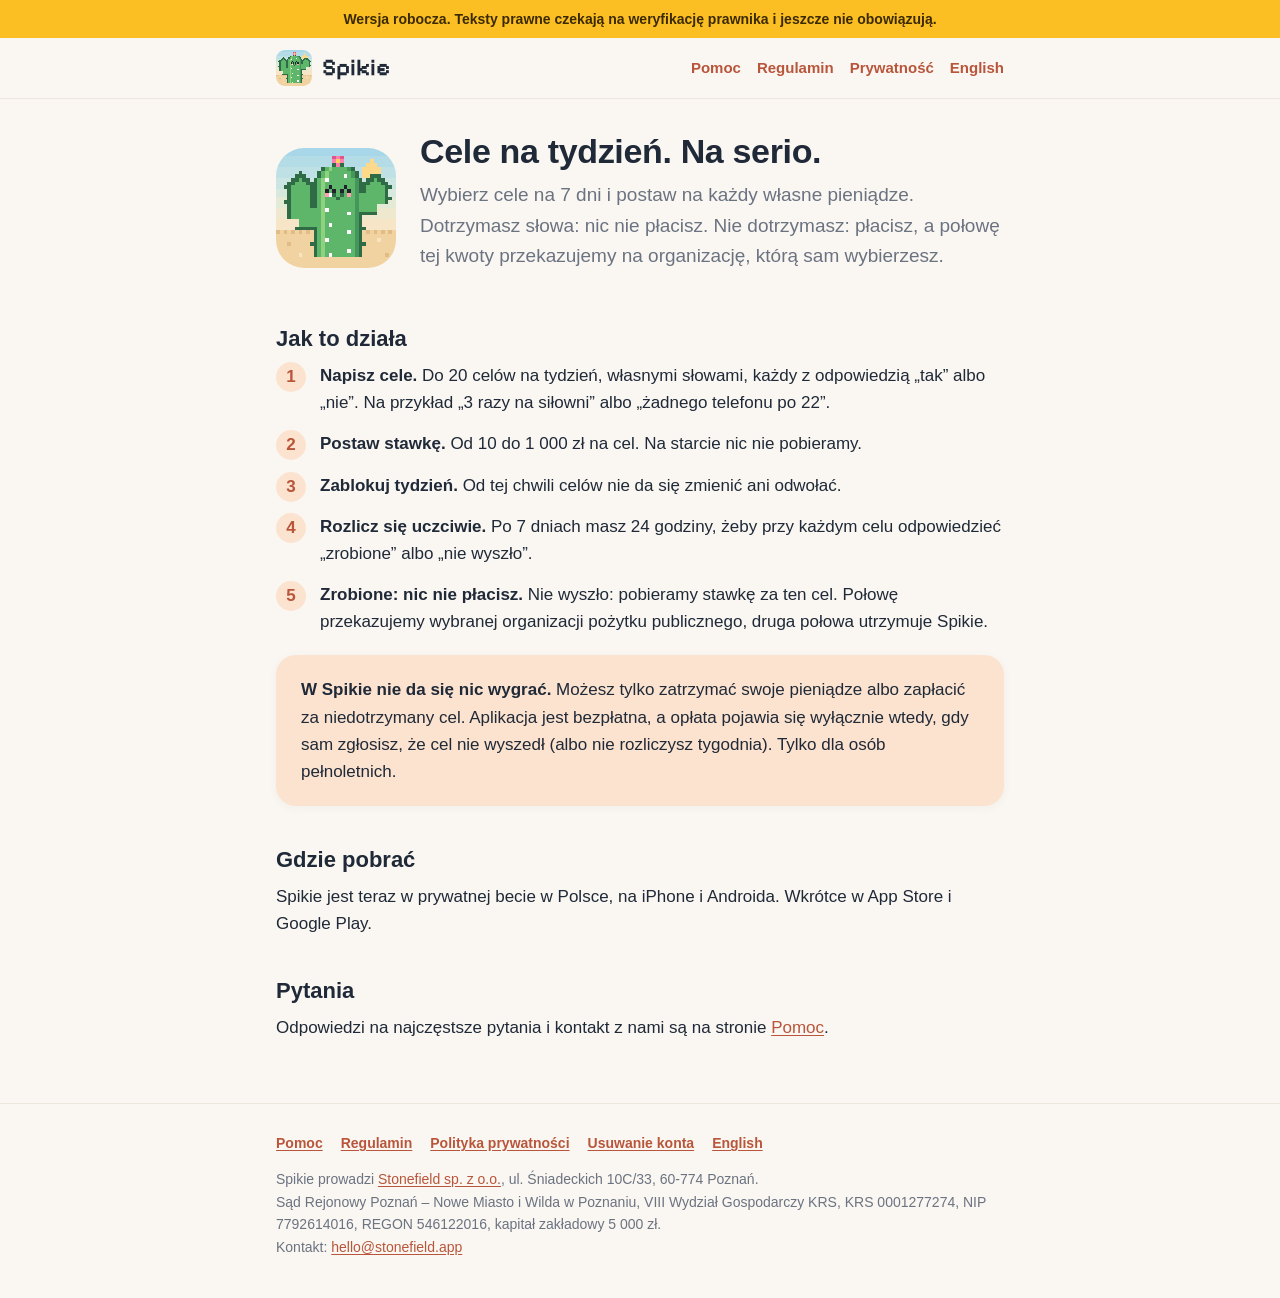
==== index.html @ 09e52e98 "Update pages" ====
<!doctype html>
<html lang="pl">
<head>
<meta charset="utf-8">
<meta name="viewport" content="width=device-width, initial-scale=1">
<meta name="robots" content="noindex">
<title>Spikie: cele na tydzień, na serio</title>
<meta name="description" content="Spikie to aplikacja, w której stawiasz własne pieniądze na swoje cele na 7 dni. Dotrzymasz słowa: nic nie płacisz.">
<link rel="icon" href="/assets/favicon.png">
<link rel="apple-touch-icon" href="/assets/apple-touch-icon.png">
<link rel="stylesheet" href="/assets/site.css">
</head>
<body>
<a class="skip" href="#main">Przejdź do treści</a>
<div class="draft">Wersja robocza. Teksty prawne czekają na weryfikację prawnika i jeszcze nie obowiązują.</div>
<header class="site-header">
  <div class="wrap">
    <a class="brand" href="/"><img src="/assets/spikie.png" alt="" width="36" height="36"><span>Spikie</span></a>
    <nav aria-label="Menu">
      <a href="/support/">Pomoc</a>
      <a href="/terms/">Regulamin</a>
      <a href="/privacy/">Prywatność</a>
      <a href="/en/" lang="en" hreflang="en">English</a>
    </nav>
  </div>
</header>

<main id="main" class="wrap">
  <div class="hero">
    <img src="/assets/spikie.png" alt="Spikie, pikselowy kaktus" width="120" height="120">
    <div>
      <h1>Cele na tydzień. Na serio.</h1>
      <p class="lead">Wybierz cele na 7 dni i postaw na każdy własne pieniądze. Dotrzymasz słowa: nic nie płacisz.
        Nie dotrzymasz: płacisz, a połowę tej kwoty przekazujemy na organizację, którą sam wybierzesz.</p>
    </div>
  </div>

  <h2>Jak to działa</h2>
  <ol class="steps">
    <li><strong>Napisz cele.</strong> Do 20 celów na tydzień, własnymi słowami, każdy z odpowiedzią „tak” albo „nie”.
      Na przykład „3 razy na siłowni” albo „żadnego telefonu po 22”.</li>
    <li><strong>Postaw stawkę.</strong> Od 10 do 1 000 zł na cel. Na starcie nic nie pobieramy.</li>
    <li><strong>Zablokuj tydzień.</strong> Od tej chwili celów nie da się zmienić ani odwołać.</li>
    <li><strong>Rozlicz się uczciwie.</strong> Po 7 dniach masz 24 godziny, żeby przy każdym celu odpowiedzieć
      „zrobione” albo „nie wyszło”.</li>
    <li><strong>Zrobione: nic nie płacisz.</strong> Nie wyszło: pobieramy stawkę za ten cel. Połowę przekazujemy
      wybranej organizacji pożytku publicznego, druga połowa utrzymuje Spikie.</li>
  </ol>

  <div class="card tint">
    <p><strong>W Spikie nie da się nic wygrać.</strong> Możesz tylko zatrzymać swoje pieniądze albo zapłacić za
      niedotrzymany cel. Aplikacja jest bezpłatna, a opłata pojawia się wyłącznie wtedy, gdy sam zgłosisz, że cel
      nie wyszedł (albo nie rozliczysz tygodnia). Tylko dla osób pełnoletnich.</p>
  </div>

  <h2>Gdzie pobrać</h2>
  <p>Spikie jest teraz w prywatnej becie w Polsce, na iPhone i Androida. Wkrótce w App Store i Google Play.</p>

  <h2>Pytania</h2>
  <p>Odpowiedzi na najczęstsze pytania i kontakt z nami są na stronie <a href="/support/">Pomoc</a>.</p>
</main>

<footer class="site-footer">
  <div class="wrap">
    <div class="links">
      <a href="/support/">Pomoc</a>
      <a href="/terms/">Regulamin</a>
      <a href="/privacy/">Polityka prywatności</a>
      <a href="/delete-account/">Usuwanie konta</a>
      <a href="/en/" lang="en" hreflang="en">English</a>
    </div>
    <address>
      Spikie prowadzi <a href="https://stonefield.app/">Stonefield sp. z o.o.</a>, ul. Śniadeckich 10C/33, 60-774 Poznań.<br>
      Sąd Rejonowy Poznań – Nowe Miasto i Wilda w Poznaniu, VIII Wydział Gospodarczy KRS, KRS 0001277274,
      NIP 7792614016, REGON 546122016, kapitał zakładowy 5 000 zł.<br>
      Kontakt: <a href="mailto:hello@stonefield.app">hello@stonefield.app</a>
    </address>
  </div>
</footer>
</body>
</html>
---- assets/site.css ----
/* Spikie website. Colours and shapes follow the app's "Soft & Friendly" tokens (docs/spec.md). Light only, like
   the app. No web fonts except the pixel wordmark, which is served from here (never from Google, so no visitor
   data leaves the site). */

@font-face {
  font-family: "Pixelify Sans";
  src: url("/assets/PixelifySans-SemiBold.ttf") format("truetype");
  font-weight: 600;
  font-display: swap;
}

:root {
  --bg: #FAF7F2;
  --card: #FFFFFF;
  --text: #1F2937;
  --text-2: #6B7280;
  --border: #ECE6DC;
  --primary: #E07A5F;
  --button: #B8553A;
  --peach: #FBE3D0;
  --success: #2E7D5B;
  --success-tint: #DDEFE6;
  --warning: #FBBF24;
  --radius: 20px;
  --font: -apple-system, BlinkMacSystemFont, "Segoe UI", Roboto, Inter, "Helvetica Neue", Arial, sans-serif;
  color-scheme: light;
}

* { box-sizing: border-box; }

html { -webkit-text-size-adjust: 100%; }

body {
  margin: 0;
  background: var(--bg);
  color: var(--text);
  font: 400 17px/1.6 var(--font);
}

a { color: var(--button); text-underline-offset: 2px; }
a:hover { text-decoration-thickness: 2px; }
:focus-visible { outline: 3px solid var(--primary); outline-offset: 2px; border-radius: 4px; }

.skip { position: absolute; left: -9999px; }
.skip:focus { left: 16px; top: 8px; background: var(--card); padding: 8px 12px; z-index: 10; }

.wrap { max-width: 760px; margin: 0 auto; padding: 0 16px; }

/* Header */
.site-header { border-bottom: 1px solid var(--border); background: var(--bg); }
.site-header .wrap { display: flex; align-items: center; gap: 16px; flex-wrap: wrap; padding-top: 12px; padding-bottom: 12px; }
.brand { display: flex; align-items: center; gap: 10px; text-decoration: none; color: var(--text); margin-right: auto; }
.brand img { width: 36px; height: 36px; border-radius: 9px; image-rendering: pixelated; }
.brand span { font: 600 24px/1 "Pixelify Sans", var(--font); }
.site-header nav { display: flex; gap: 4px 16px; flex-wrap: wrap; font-size: 15px; font-weight: 600; }
.site-header nav a { text-decoration: none; }
.site-header nav a[aria-current="page"] { color: var(--text); }

/* Draft banner: removed before launch (scripts/check-site.py --release fails while it's there) */
.draft { background: var(--warning); color: #3B2A00; font-size: 14px; font-weight: 600; text-align: center; padding: 8px 16px; }

main.wrap { padding-top: 32px; padding-bottom: 48px; }
h1 { font-size: 34px; line-height: 1.2; margin: 0 0 8px; letter-spacing: -0.01em; }
h2 { font-size: 22px; line-height: 1.3; margin: 40px 0 8px; }
h3 { font-size: 18px; margin: 24px 0 4px; }
p, ul, ol { margin: 0 0 14px; }
li { margin-bottom: 6px; }
.lead { font-size: 19px; color: var(--text-2); }
.meta { font-size: 14px; color: var(--text-2); }

.card { background: var(--card); border: 1px solid var(--border); border-radius: var(--radius); padding: 20px 24px; margin: 20px 0; box-shadow: 0 2px 10px rgba(31, 41, 55, 0.04); }
.card > :last-child { margin-bottom: 0; }
.card h2.first { margin-top: 0; }
.card.tint { background: var(--peach); border-color: transparent; }
.card.ok { background: var(--success-tint); border-color: transparent; }

.button { display: inline-block; background: var(--button); color: #fff; font-weight: 600; text-decoration: none; border-radius: 999px; padding: 12px 22px; }
.button:hover { background: #9E4630; }

table { width: 100%; border-collapse: collapse; font-size: 15px; margin: 0 0 16px; }
th, td { text-align: left; vertical-align: top; padding: 8px 10px; border-bottom: 1px solid var(--border); }
th { font-weight: 600; background: #F4EFE7; }
.table-scroll { overflow-x: auto; }

/* Home */
.hero { display: flex; gap: 24px; align-items: center; }
.hero img { width: 120px; height: 120px; border-radius: 28px; image-rendering: pixelated; flex: none; }
.steps { counter-reset: step; list-style: none; padding: 0; }
.steps li { counter-increment: step; position: relative; padding-left: 44px; margin-bottom: 14px; }
.steps li::before { content: counter(step); position: absolute; left: 0; top: 0; width: 30px; height: 30px; border-radius: 50%; background: var(--peach); color: var(--button); font-weight: 700; text-align: center; line-height: 30px; }

/* Legal documents */
.toc { font-size: 15px; }
.toc ol { padding-left: 22px; margin: 0; }
.legal-doc h2 { scroll-margin-top: 16px; }
.legal-doc ol ol { list-style: lower-alpha; }

/* Questions */
details { background: var(--card); border: 1px solid var(--border); border-radius: 14px; padding: 12px 18px; margin: 10px 0; }
details > summary { font-weight: 600; cursor: pointer; }
details[open] > summary { margin-bottom: 8px; }

/* Notes for the lawyer (Polish pages only, removed before launch) */
.lawyer { border-left: 4px solid #C2410C; background: #FFF4E5; border-radius: 0 12px 12px 0; padding: 10px 14px; margin: 12px 0; font-size: 14px; line-height: 1.5; }
.lawyer::before { content: "⚖ Do weryfikacji prawnika"; display: block; font-weight: 700; color: #9A3412; }
.lawyer[data-level="high"] { border-left-color: #B91C1C; background: #FDECEC; }
.lawyer[data-level="high"]::before { content: "⚖ Do weryfikacji prawnika: pilne"; color: #991B1B; }
.lawyer > :last-child { margin-bottom: 0; }

/* Missing facts, filled in before launch */
mark.todo { background: #FDE68A; color: #3B2A00; padding: 0 4px; border-radius: 4px; font-weight: 600; }

/* Footer */
.site-footer { border-top: 1px solid var(--border); padding: 28px 0 40px; font-size: 14px; color: var(--text-2); }
.site-footer .links { display: flex; flex-wrap: wrap; gap: 6px 18px; margin-bottom: 14px; font-weight: 600; }
.site-footer address { font-style: normal; }

@media (max-width: 560px) {
  body { font-size: 16px; }
  h1 { font-size: 28px; }
  .hero { flex-direction: column; align-items: flex-start; }
  .hero img { width: 88px; height: 88px; border-radius: 22px; }
  th, td { padding: 6px; }
}

@media print {
  .site-header nav, .skip, .site-footer .links { display: none; }
  body { background: #fff; font-size: 11pt; }
  .card, details { box-shadow: none; break-inside: avoid; }
  details { border: none; padding: 0; }
  a[href^="http"]::after, a[href^="mailto"]::after { content: " (" attr(href) ")"; font-size: 9pt; color: #555; }
}
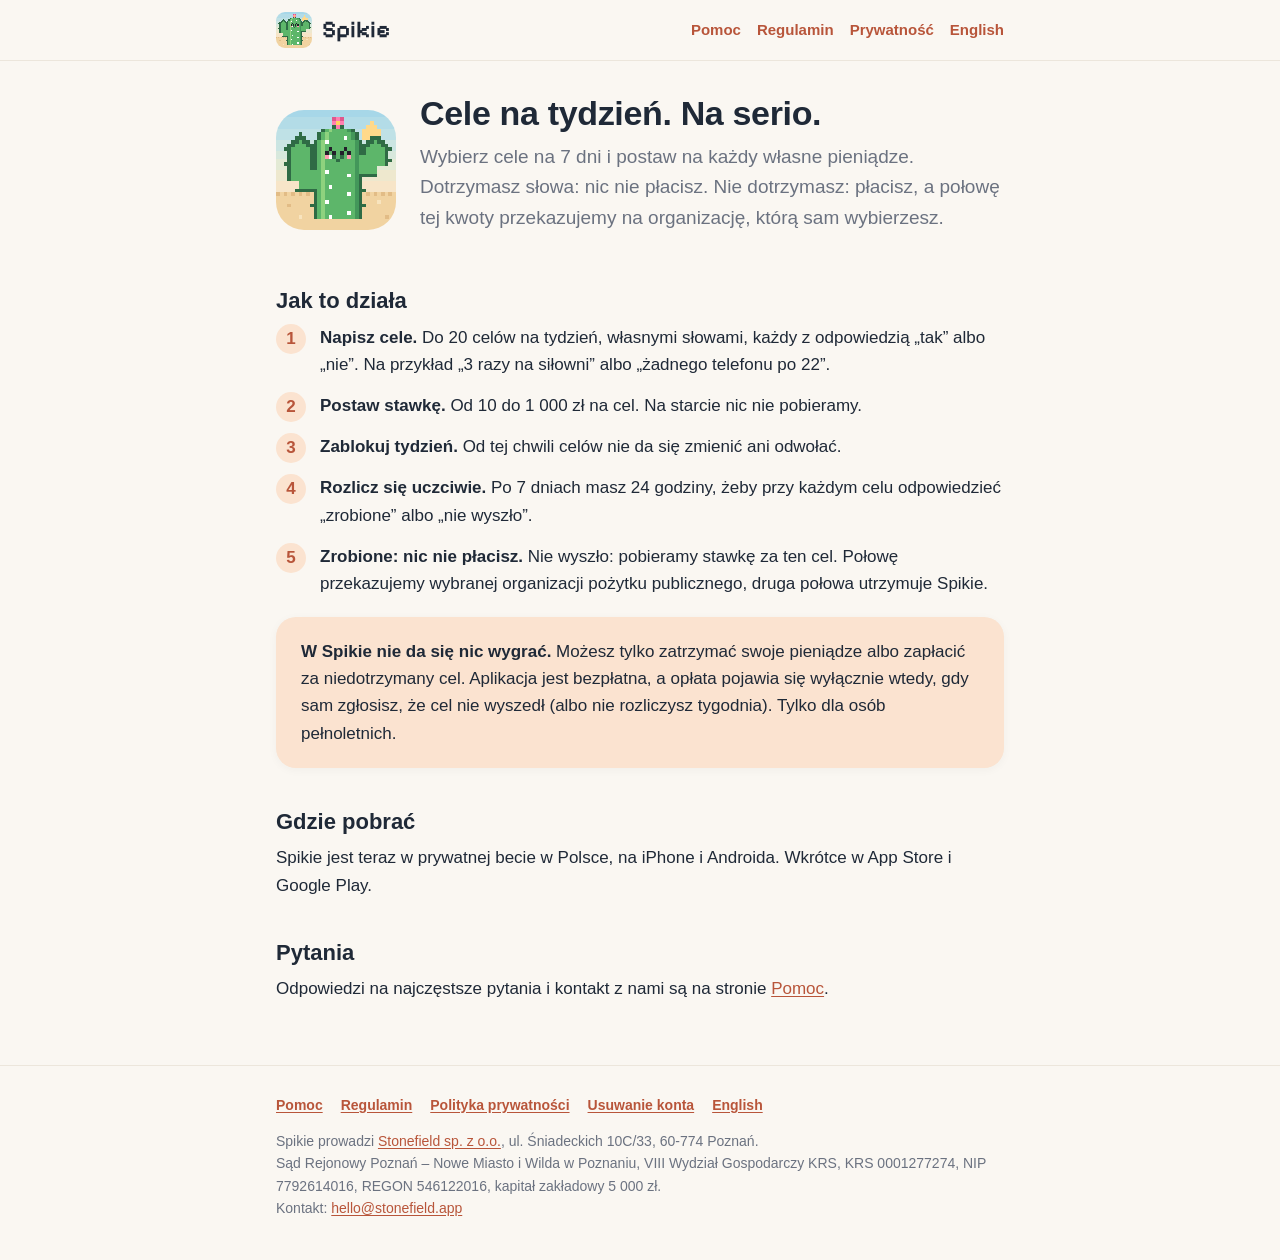
==== commit ae481a9e: "Publish legal texts v1.0 (best effort): fill all TODOs, drop draft banners - effective 25 Nov 2026, " ====
--- a/index.html
+++ b/index.html
@@ -12,7 +12,6 @@
 </head>
 <body>
 <a class="skip" href="#main">Przejdź do treści</a>
-<div class="draft">Wersja robocza. Teksty prawne czekają na weryfikację prawnika i jeszcze nie obowiązują.</div>
 <header class="site-header">
   <div class="wrap">
     <a class="brand" href="/"><img src="/assets/spikie.png" alt="" width="36" height="36"><span>Spikie</span></a>
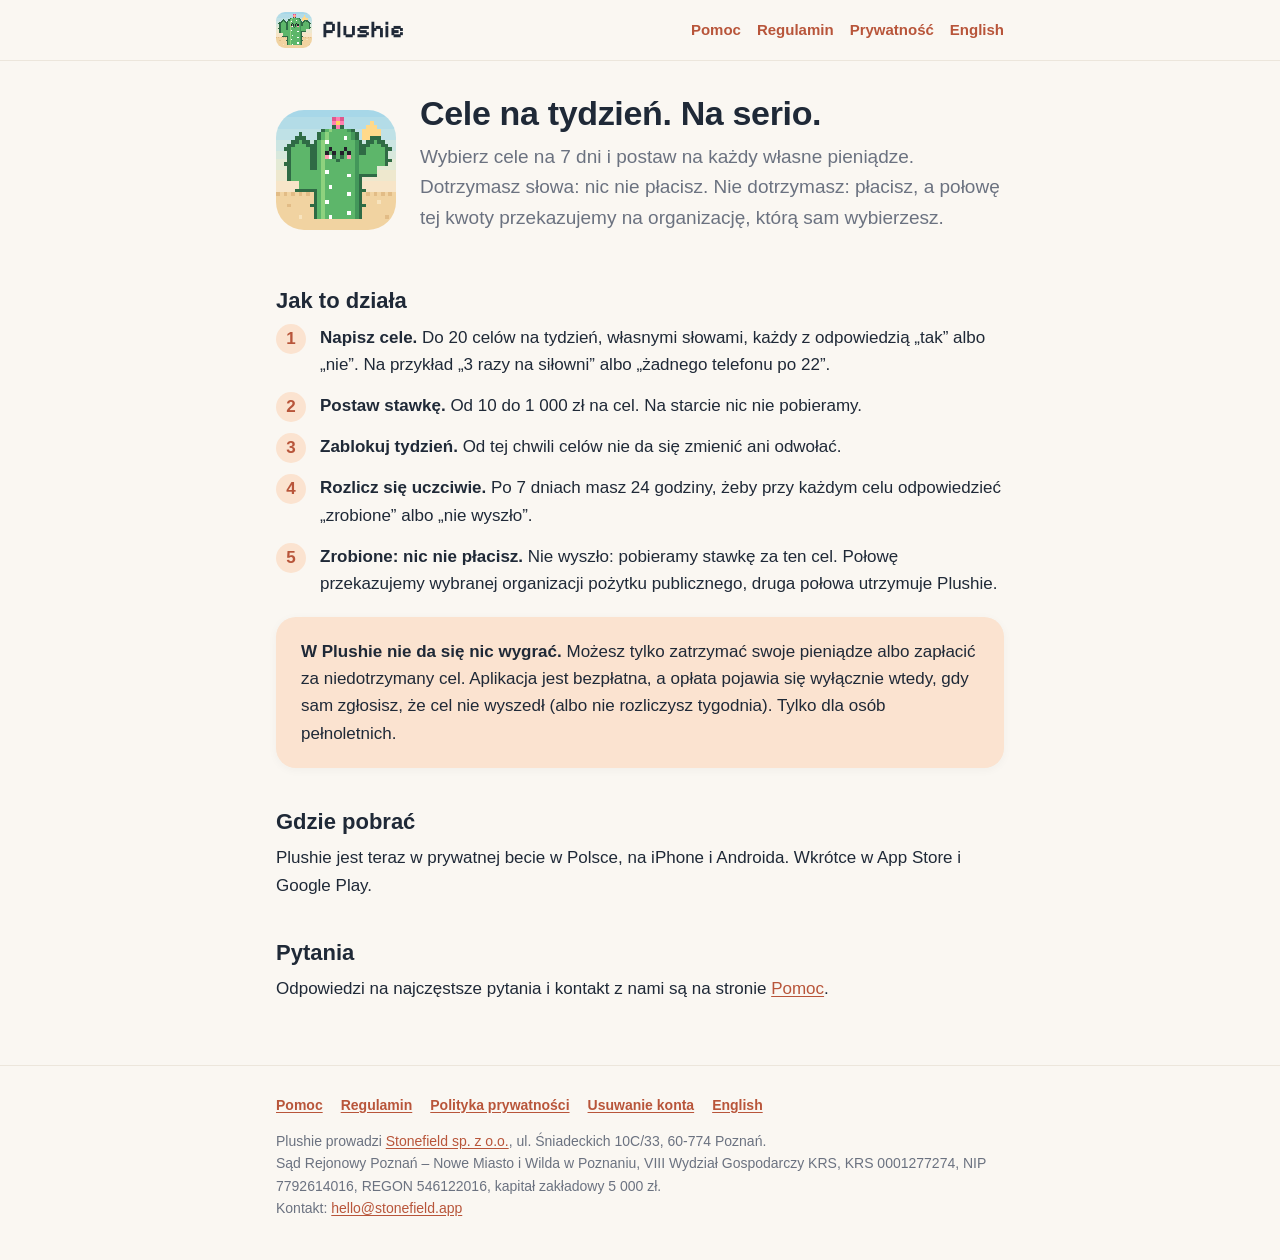
==== commit f5f97084: "Rename Spikie to Plushie (site copy, CNAME -> plushie.stonefield.app, plushie.png) Generated by Mist" ====
--- a/index.html
+++ b/index.html
@@ -4,8 +4,8 @@
 <meta charset="utf-8">
 <meta name="viewport" content="width=device-width, initial-scale=1">
 <meta name="robots" content="noindex">
-<title>Spikie: cele na tydzień, na serio</title>
-<meta name="description" content="Spikie to aplikacja, w której stawiasz własne pieniądze na swoje cele na 7 dni. Dotrzymasz słowa: nic nie płacisz.">
+<title>Plushie: cele na tydzień, na serio</title>
+<meta name="description" content="Plushie to aplikacja, w której stawiasz własne pieniądze na swoje cele na 7 dni. Dotrzymasz słowa: nic nie płacisz.">
 <link rel="icon" href="/assets/favicon.png">
 <link rel="apple-touch-icon" href="/assets/apple-touch-icon.png">
 <link rel="stylesheet" href="/assets/site.css">
@@ -14,7 +14,7 @@
 <a class="skip" href="#main">Przejdź do treści</a>
 <header class="site-header">
   <div class="wrap">
-    <a class="brand" href="/"><img src="/assets/spikie.png" alt="" width="36" height="36"><span>Spikie</span></a>
+    <a class="brand" href="/"><img src="/assets/plushie.png" alt="" width="36" height="36"><span>Plushie</span></a>
     <nav aria-label="Menu">
       <a href="/support/">Pomoc</a>
       <a href="/terms/">Regulamin</a>
@@ -26,7 +26,7 @@
 
 <main id="main" class="wrap">
   <div class="hero">
-    <img src="/assets/spikie.png" alt="Spikie, pikselowy kaktus" width="120" height="120">
+    <img src="/assets/plushie.png" alt="Plushie, pikselowy kaktus" width="120" height="120">
     <div>
       <h1>Cele na tydzień. Na serio.</h1>
       <p class="lead">Wybierz cele na 7 dni i postaw na każdy własne pieniądze. Dotrzymasz słowa: nic nie płacisz.
@@ -43,17 +43,17 @@
     <li><strong>Rozlicz się uczciwie.</strong> Po 7 dniach masz 24 godziny, żeby przy każdym celu odpowiedzieć
       „zrobione” albo „nie wyszło”.</li>
     <li><strong>Zrobione: nic nie płacisz.</strong> Nie wyszło: pobieramy stawkę za ten cel. Połowę przekazujemy
-      wybranej organizacji pożytku publicznego, druga połowa utrzymuje Spikie.</li>
+      wybranej organizacji pożytku publicznego, druga połowa utrzymuje Plushie.</li>
   </ol>
 
   <div class="card tint">
-    <p><strong>W Spikie nie da się nic wygrać.</strong> Możesz tylko zatrzymać swoje pieniądze albo zapłacić za
+    <p><strong>W Plushie nie da się nic wygrać.</strong> Możesz tylko zatrzymać swoje pieniądze albo zapłacić za
       niedotrzymany cel. Aplikacja jest bezpłatna, a opłata pojawia się wyłącznie wtedy, gdy sam zgłosisz, że cel
       nie wyszedł (albo nie rozliczysz tygodnia). Tylko dla osób pełnoletnich.</p>
   </div>
 
   <h2>Gdzie pobrać</h2>
-  <p>Spikie jest teraz w prywatnej becie w Polsce, na iPhone i Androida. Wkrótce w App Store i Google Play.</p>
+  <p>Plushie jest teraz w prywatnej becie w Polsce, na iPhone i Androida. Wkrótce w App Store i Google Play.</p>
 
   <h2>Pytania</h2>
   <p>Odpowiedzi na najczęstsze pytania i kontakt z nami są na stronie <a href="/support/">Pomoc</a>.</p>
@@ -69,7 +69,7 @@
       <a href="/en/" lang="en" hreflang="en">English</a>
     </div>
     <address>
-      Spikie prowadzi <a href="https://stonefield.app/">Stonefield sp. z o.o.</a>, ul. Śniadeckich 10C/33, 60-774 Poznań.<br>
+      Plushie prowadzi <a href="https://stonefield.app/">Stonefield sp. z o.o.</a>, ul. Śniadeckich 10C/33, 60-774 Poznań.<br>
       Sąd Rejonowy Poznań – Nowe Miasto i Wilda w Poznaniu, VIII Wydział Gospodarczy KRS, KRS 0001277274,
       NIP 7792614016, REGON 546122016, kapitał zakładowy 5 000 zł.<br>
       Kontakt: <a href="mailto:hello@stonefield.app">hello@stonefield.app</a>
--- a/assets/site.css
+++ b/assets/site.css
@@ -1,4 +1,4 @@
-/* Spikie website. Colours and shapes follow the app's "Soft & Friendly" tokens (docs/spec.md). Light only, like
+/* Plushie website. Colours and shapes follow the app's "Soft & Friendly" tokens (docs/spec.md). Light only, like
    the app. No web fonts except the pixel wordmark, which is served from here (never from Google, so no visitor
    data leaves the site). */
 
